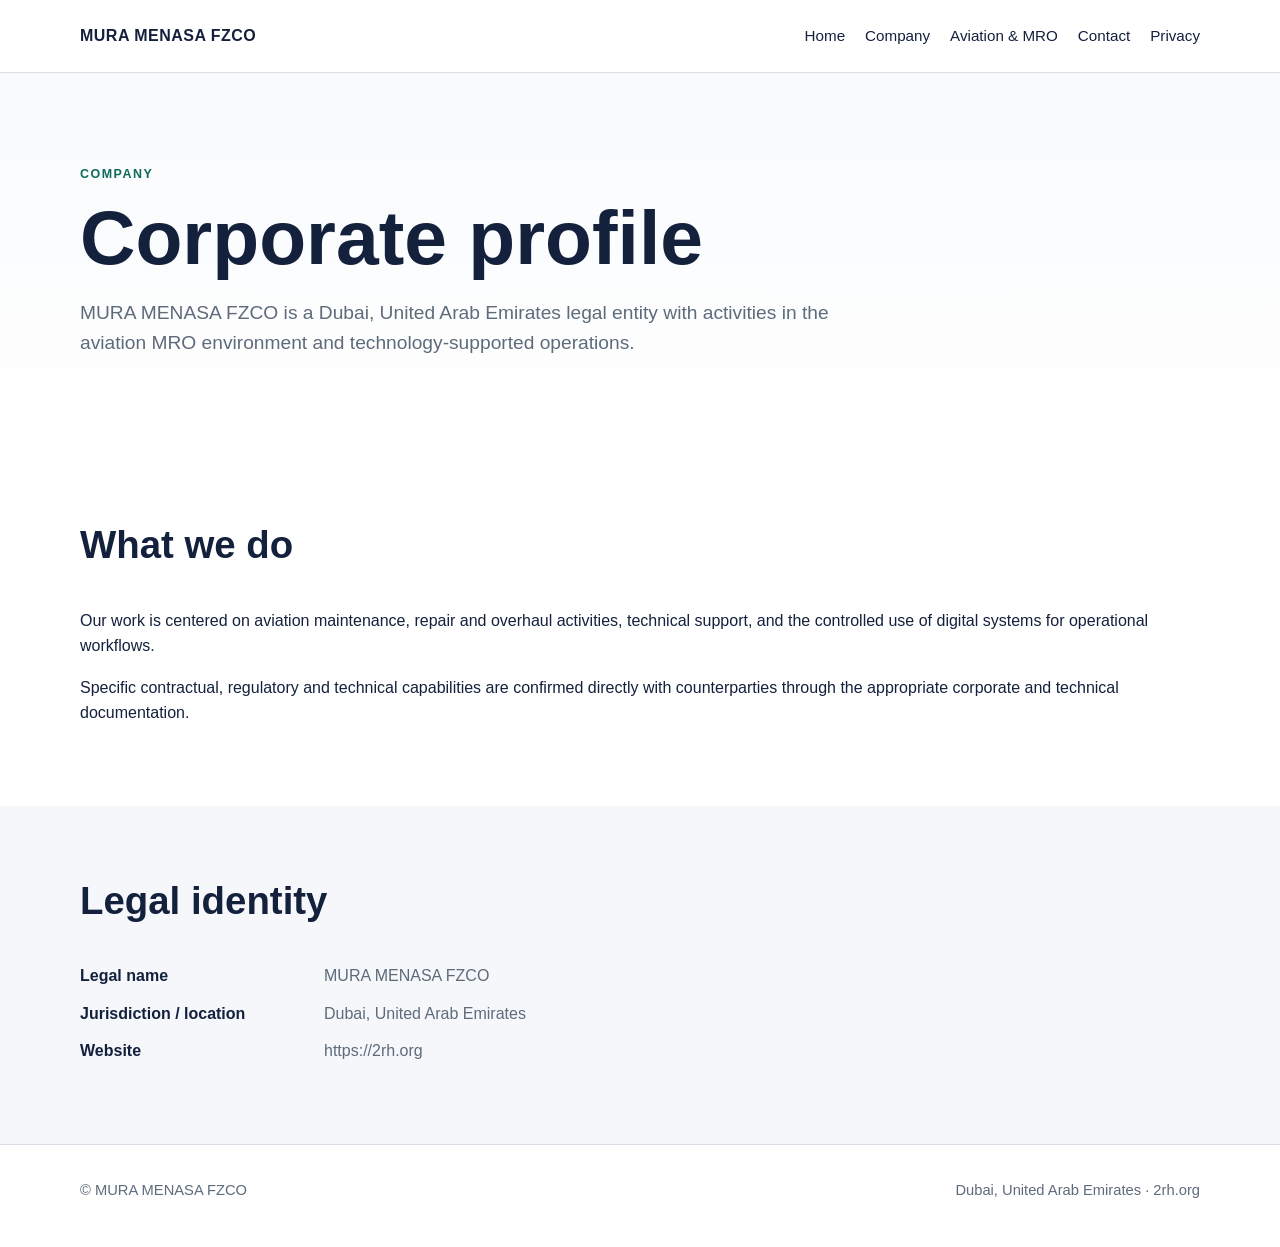
==== about.html @ cc75040e "Publish MURA MENASA FZCO corporate verification site" ====
<!doctype html>
<html lang="en">
<head>
  <meta charset="utf-8">
  <meta name="viewport" content="width=device-width,initial-scale=1">
  <title>Company | MURA MENASA FZCO</title>
  <meta name="description" content="Corporate information about MURA MENASA FZCO in Dubai, United Arab Emirates.">
  <link rel="canonical" href="https://2rh.org/about.html">
  <link rel="stylesheet" href="styles.css">
</head>
<body>
<header>
  <div class="wrap nav">
    <div class="brand">MURA MENASA FZCO</div>
    <nav aria-label="Primary">
      <a href="index.html">Home</a>
      <a href="about.html" aria-current="page">Company</a>
      <a href="aviation.html">Aviation &amp; MRO</a>
      <a href="contact.html">Contact</a>
      <a href="privacy.html">Privacy</a>
    </nav>
  </div>
</header>
<main>
  <section class="hero">
    <div class="wrap">
      <div class="kicker">Company</div>
      <h1>Corporate profile</h1>
      <p class="lead">MURA MENASA FZCO is a Dubai, United Arab Emirates legal entity with activities in the aviation MRO environment and technology-supported operations.</p>
    </div>
  </section>

  <section class="section">
    <div class="wrap">
      <h2>What we do</h2>
      <p>Our work is centered on aviation maintenance, repair and overhaul activities, technical support, and the controlled use of digital systems for operational workflows.</p>
      <p>Specific contractual, regulatory and technical capabilities are confirmed directly with counterparties through the appropriate corporate and technical documentation.</p>
    </div>
  </section>

  <section class="section alt">
    <div class="wrap">
      <h2>Legal identity</h2>
      <dl class="meta">
        <dt>Legal name</dt><dd>MURA MENASA FZCO</dd>
        <dt>Jurisdiction / location</dt><dd>Dubai, United Arab Emirates</dd>
        <dt>Website</dt><dd>https://2rh.org</dd>
      </dl>
    </div>
  </section>
</main>
<footer>
  <div class="wrap footer-row">
    <span>© MURA MENASA FZCO</span>
    <span>Dubai, United Arab Emirates · 2rh.org</span>
  </div>
</footer>
</body>
</html>
---- styles.css ----
:root {
  --ink: #14213d;
  --muted: #5e6b7a;
  --line: #d9e0e7;
  --paper: #ffffff;
  --soft: #f5f7fa;
  --accent: #1f4f78;
  --accent-2: #0f6b5b;
  --max: 1120px;
}
* { box-sizing: border-box; }
html { scroll-behavior: smooth; }
body {
  margin: 0;
  font-family: -apple-system, BlinkMacSystemFont, "Segoe UI", Arial, sans-serif;
  color: var(--ink);
  background: var(--paper);
  line-height: 1.6;
}
a { color: var(--accent); text-decoration: none; }
a:hover { text-decoration: underline; }
.wrap { width: min(var(--max), calc(100% - 40px)); margin: 0 auto; }
header {
  border-bottom: 1px solid var(--line);
  background: rgba(255,255,255,.96);
  position: sticky;
  top: 0;
  z-index: 10;
}
.nav {
  min-height: 72px;
  display: flex;
  align-items: center;
  justify-content: space-between;
  gap: 24px;
}
.brand {
  font-weight: 750;
  letter-spacing: .03em;
}
nav { display: flex; gap: 20px; flex-wrap: wrap; }
nav a { color: var(--ink); font-size: .95rem; }
.hero {
  padding: 92px 0 72px;
  background: linear-gradient(180deg, #f8fafc 0%, #ffffff 100%);
}
.kicker {
  text-transform: uppercase;
  letter-spacing: .12em;
  font-size: .78rem;
  font-weight: 700;
  color: var(--accent-2);
}
h1 { font-size: clamp(2.4rem, 6vw, 4.8rem); line-height: 1.05; margin: 12px 0 20px; }
h2 { font-size: clamp(1.6rem, 3vw, 2.4rem); margin-top: 0; }
h3 { margin-bottom: 8px; }
.lead { font-size: 1.2rem; color: var(--muted); max-width: 760px; }
.section { padding: 64px 0; }
.section.alt { background: var(--soft); }
.grid {
  display: grid;
  grid-template-columns: repeat(3, minmax(0,1fr));
  gap: 22px;
}
.card {
  border: 1px solid var(--line);
  border-radius: 14px;
  padding: 24px;
  background: #fff;
}
.meta {
  display: grid;
  grid-template-columns: 220px 1fr;
  gap: 12px 24px;
  max-width: 760px;
}
.meta dt { font-weight: 700; }
.meta dd { margin: 0; color: var(--muted); }
.notice {
  border-left: 4px solid var(--accent);
  padding: 14px 18px;
  background: #f6f9fc;
}
footer {
  border-top: 1px solid var(--line);
  padding: 34px 0 44px;
  color: var(--muted);
  font-size: .92rem;
}
.footer-row { display: flex; justify-content: space-between; gap: 20px; flex-wrap: wrap; }
@media (max-width: 780px) {
  .nav { align-items: flex-start; flex-direction: column; padding: 18px 0; }
  .grid { grid-template-columns: 1fr; }
  .meta { grid-template-columns: 1fr; }
  .hero { padding-top: 64px; }
}
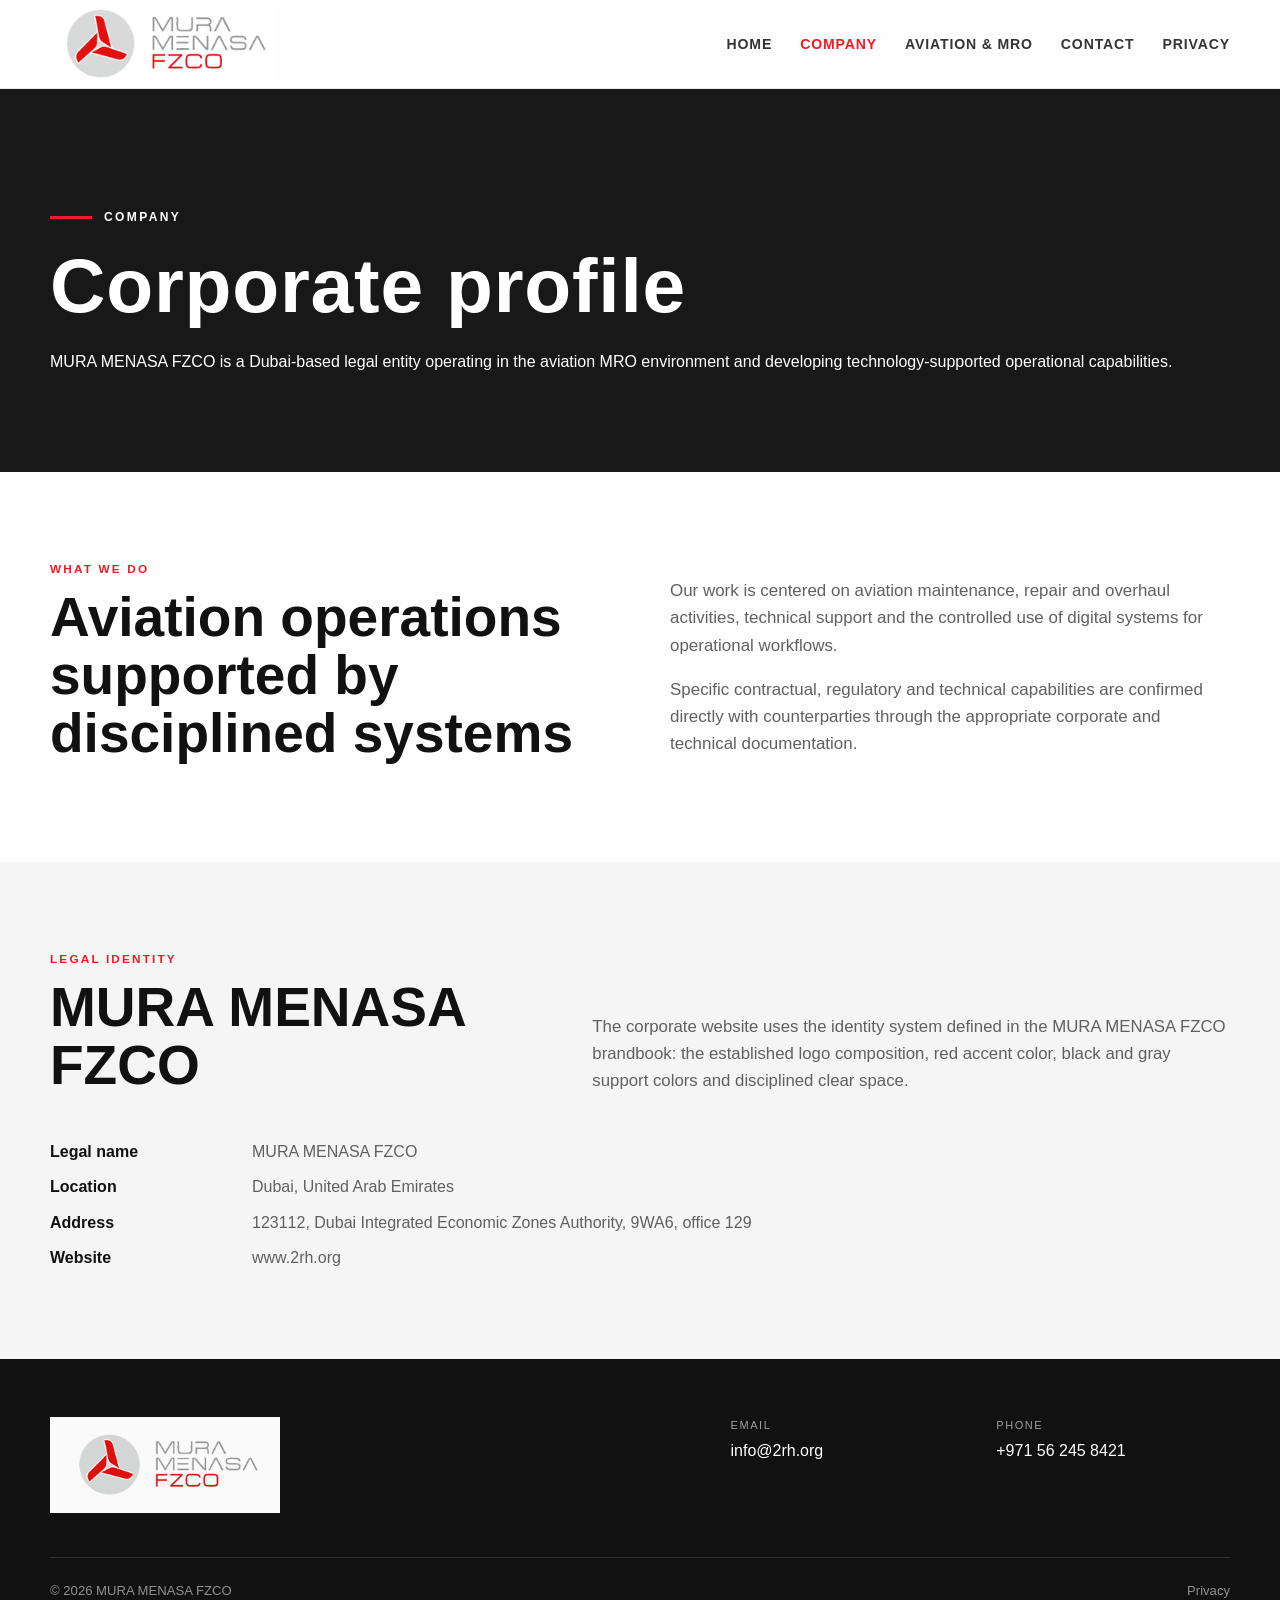
==== commit 0af48f3f: "site: apply MURA MENASA brandbook and aviation imagery" ====
--- a/about.html
+++ b/about.html
@@ -1,59 +1,6 @@
-<!doctype html>
-<html lang="en">
-<head>
-  <meta charset="utf-8">
-  <meta name="viewport" content="width=device-width,initial-scale=1">
-  <title>Company | MURA MENASA FZCO</title>
-  <meta name="description" content="Corporate information about MURA MENASA FZCO in Dubai, United Arab Emirates.">
-  <link rel="canonical" href="https://2rh.org/about.html">
-  <link rel="stylesheet" href="styles.css">
-</head>
-<body>
-<header>
-  <div class="wrap nav">
-    <div class="brand">MURA MENASA FZCO</div>
-    <nav aria-label="Primary">
-      <a href="index.html">Home</a>
-      <a href="about.html" aria-current="page">Company</a>
-      <a href="aviation.html">Aviation &amp; MRO</a>
-      <a href="contact.html">Contact</a>
-      <a href="privacy.html">Privacy</a>
-    </nav>
-  </div>
-</header>
-<main>
-  <section class="hero">
-    <div class="wrap">
-      <div class="kicker">Company</div>
-      <h1>Corporate profile</h1>
-      <p class="lead">MURA MENASA FZCO is a Dubai, United Arab Emirates legal entity with activities in the aviation MRO environment and technology-supported operations.</p>
-    </div>
-  </section>
-
-  <section class="section">
-    <div class="wrap">
-      <h2>What we do</h2>
-      <p>Our work is centered on aviation maintenance, repair and overhaul activities, technical support, and the controlled use of digital systems for operational workflows.</p>
-      <p>Specific contractual, regulatory and technical capabilities are confirmed directly with counterparties through the appropriate corporate and technical documentation.</p>
-    </div>
-  </section>
-
-  <section class="section alt">
-    <div class="wrap">
-      <h2>Legal identity</h2>
-      <dl class="meta">
-        <dt>Legal name</dt><dd>MURA MENASA FZCO</dd>
-        <dt>Jurisdiction / location</dt><dd>Dubai, United Arab Emirates</dd>
-        <dt>Website</dt><dd>https://2rh.org</dd>
-      </dl>
-    </div>
-  </section>
-</main>
-<footer>
-  <div class="wrap footer-row">
-    <span>© MURA MENASA FZCO</span>
-    <span>Dubai, United Arab Emirates · 2rh.org</span>
-  </div>
-</footer>
-</body>
-</html>
+<!doctype html><html lang="en"><head><meta charset="utf-8"><meta name="viewport" content="width=device-width,initial-scale=1"><title>Company | MURA MENASA FZCO</title><meta name="description" content="Corporate information about MURA MENASA FZCO in Dubai, United Arab Emirates."><link rel="canonical" href="https://2rh.org/about.html"><link rel="stylesheet" href="styles.css"></head><body>
+<header class="site-header"><div class="wrap nav"><a class="logo" href="index.html"><img src="images/mura-menasa-logo.png" alt="MURA MENASA FZCO"></a><nav aria-label="Primary"><a href="index.html">Home</a><a href="about.html" aria-current="page">Company</a><a href="aviation.html">Aviation &amp; MRO</a><a href="contact.html">Contact</a><a href="privacy.html">Privacy</a></nav></div></header>
+<main><section class="page-hero"><div class="wrap"><div class="kicker">Company</div><h1>Corporate profile</h1><p class="lead">MURA MENASA FZCO is a Dubai-based legal entity operating in the aviation MRO environment and developing technology-supported operational capabilities.</p></div></section>
+<section class="section"><div class="wrap two-col"><div><div class="eyebrow">What we do</div><h2>Aviation operations supported by disciplined systems</h2></div><div class="prose"><p>Our work is centered on aviation maintenance, repair and overhaul activities, technical support and the controlled use of digital systems for operational workflows.</p><p>Specific contractual, regulatory and technical capabilities are confirmed directly with counterparties through the appropriate corporate and technical documentation.</p></div></div></section>
+<section class="section section-soft"><div class="wrap"><div class="section-heading"><div><div class="eyebrow">Legal identity</div><h2>MURA MENASA FZCO</h2></div><p class="section-copy">The corporate website uses the identity system defined in the MURA MENASA FZCO brandbook: the established logo composition, red accent color, black and gray support colors and disciplined clear space.</p></div><dl class="meta"><dt>Legal name</dt><dd>MURA MENASA FZCO</dd><dt>Location</dt><dd>Dubai, United Arab Emirates</dd><dt>Address</dt><dd>123112, Dubai Integrated Economic Zones Authority, 9WA6, office 129</dd><dt>Website</dt><dd>www.2rh.org</dd></dl></div></section></main>
+<footer class="site-footer"><div class="wrap"><div class="footer-grid"><div><img class="footer-logo" src="images/mura-menasa-logo.png" alt="MURA MENASA FZCO"></div><div class="footer-contact"><div><div class="footer-label">Email</div><div class="footer-value">info@2rh.org</div></div><div><div class="footer-label">Phone</div><div class="footer-value">+971 56 245 8421</div></div></div></div><div class="footer-bottom"><span>© 2026 MURA MENASA FZCO</span><span><a href="privacy.html">Privacy</a></span></div></div></footer></body></html>
--- a/styles.css
+++ b/styles.css
@@ -1,96 +1,65 @@
 :root {
-  --ink: #14213d;
-  --muted: #5e6b7a;
-  --line: #d9e0e7;
-  --paper: #ffffff;
-  --soft: #f5f7fa;
-  --accent: #1f4f78;
-  --accent-2: #0f6b5b;
-  --max: 1120px;
+  --red: #ef1c23;
+  --red-dark: #c91017;
+  --black: #111111;
+  --charcoal: #252525;
+  --gray-700: #5f6060;
+  --gray-500: #9d9e9e;
+  --gray-300: #d9dada;
+  --gray-100: #f5f5f5;
+  --white: #fefefe;
+  --max: 1180px;
+  --shadow: 0 18px 50px rgba(0,0,0,.09);
 }
-* { box-sizing: border-box; }
-html { scroll-behavior: smooth; }
-body {
-  margin: 0;
-  font-family: -apple-system, BlinkMacSystemFont, "Segoe UI", Arial, sans-serif;
-  color: var(--ink);
-  background: var(--paper);
-  line-height: 1.6;
-}
-a { color: var(--accent); text-decoration: none; }
-a:hover { text-decoration: underline; }
-.wrap { width: min(var(--max), calc(100% - 40px)); margin: 0 auto; }
-header {
-  border-bottom: 1px solid var(--line);
-  background: rgba(255,255,255,.96);
-  position: sticky;
-  top: 0;
-  z-index: 10;
-}
-.nav {
-  min-height: 72px;
-  display: flex;
-  align-items: center;
-  justify-content: space-between;
-  gap: 24px;
-}
-.brand {
-  font-weight: 750;
-  letter-spacing: .03em;
-}
-nav { display: flex; gap: 20px; flex-wrap: wrap; }
-nav a { color: var(--ink); font-size: .95rem; }
-.hero {
-  padding: 92px 0 72px;
-  background: linear-gradient(180deg, #f8fafc 0%, #ffffff 100%);
-}
-.kicker {
-  text-transform: uppercase;
-  letter-spacing: .12em;
-  font-size: .78rem;
-  font-weight: 700;
-  color: var(--accent-2);
-}
-h1 { font-size: clamp(2.4rem, 6vw, 4.8rem); line-height: 1.05; margin: 12px 0 20px; }
-h2 { font-size: clamp(1.6rem, 3vw, 2.4rem); margin-top: 0; }
-h3 { margin-bottom: 8px; }
-.lead { font-size: 1.2rem; color: var(--muted); max-width: 760px; }
-.section { padding: 64px 0; }
-.section.alt { background: var(--soft); }
-.grid {
-  display: grid;
-  grid-template-columns: repeat(3, minmax(0,1fr));
-  gap: 22px;
-}
-.card {
-  border: 1px solid var(--line);
-  border-radius: 14px;
-  padding: 24px;
-  background: #fff;
-}
-.meta {
-  display: grid;
-  grid-template-columns: 220px 1fr;
-  gap: 12px 24px;
-  max-width: 760px;
-}
-.meta dt { font-weight: 700; }
-.meta dd { margin: 0; color: var(--muted); }
-.notice {
-  border-left: 4px solid var(--accent);
-  padding: 14px 18px;
-  background: #f6f9fc;
-}
-footer {
-  border-top: 1px solid var(--line);
-  padding: 34px 0 44px;
-  color: var(--muted);
-  font-size: .92rem;
-}
-.footer-row { display: flex; justify-content: space-between; gap: 20px; flex-wrap: wrap; }
-@media (max-width: 780px) {
-  .nav { align-items: flex-start; flex-direction: column; padding: 18px 0; }
-  .grid { grid-template-columns: 1fr; }
-  .meta { grid-template-columns: 1fr; }
-  .hero { padding-top: 64px; }
-}
+*{box-sizing:border-box}
+html{scroll-behavior:smooth}
+body{margin:0;font-family:"Europe_Ext","Avenir Next","Segoe UI",Arial,sans-serif;color:var(--black);background:var(--white);line-height:1.6}
+img{max-width:100%;display:block}
+a{color:inherit;text-decoration:none}
+a:hover{color:var(--red)}
+.wrap{width:min(var(--max),calc(100% - 48px));margin:0 auto}
+.site-header{position:sticky;top:0;z-index:50;background:rgba(254,254,254,.96);backdrop-filter:blur(10px);border-bottom:1px solid rgba(157,158,158,.25)}
+.nav{min-height:88px;display:flex;align-items:center;justify-content:space-between;gap:30px}
+.logo{display:flex;align-items:center;flex:0 0 auto}
+.logo img{width:225px;height:auto}
+nav{display:flex;align-items:center;gap:28px;flex-wrap:wrap}
+nav a{font-size:.88rem;letter-spacing:.06em;text-transform:uppercase;font-weight:600;color:#353535}
+nav a[aria-current="page"]{color:var(--red)}
+.hero{position:relative;min-height:660px;display:flex;align-items:center;overflow:hidden;background:#090909;color:white}
+.hero-media{position:absolute;inset:0;width:100%;height:100%;object-fit:cover;object-position:center}
+.hero::after{content:"";position:absolute;inset:0;background:linear-gradient(90deg,rgba(0,0,0,.88) 0%,rgba(0,0,0,.72) 38%,rgba(0,0,0,.22) 72%,rgba(0,0,0,.1) 100%)}
+.hero-content{position:relative;z-index:2;padding:110px 0 90px;max-width:760px}
+.kicker{display:inline-flex;align-items:center;gap:12px;text-transform:uppercase;letter-spacing:.2em;font-size:.75rem;font-weight:700;color:#fff}
+.kicker::before{content:"";width:42px;height:3px;background:var(--red)}
+h1{font-size:clamp(3rem,7vw,6.6rem);line-height:.96;margin:22px 0 26px;letter-spacing:.01em;font-weight:620}
+.hero .lead{font-size:clamp(1.05rem,2vw,1.35rem);line-height:1.7;color:rgba(255,255,255,.86);max-width:690px}
+.hero-actions{display:flex;gap:14px;flex-wrap:wrap;margin-top:34px}
+.btn{display:inline-flex;align-items:center;justify-content:center;min-height:48px;padding:0 22px;border:1px solid transparent;font-size:.84rem;font-weight:700;letter-spacing:.08em;text-transform:uppercase;transition:.2s ease}
+.btn-primary{background:var(--red);color:white}.btn-primary:hover{background:var(--red-dark);color:white}
+.btn-ghost{border-color:rgba(255,255,255,.65);color:white}.btn-ghost:hover{background:white;color:var(--black)}
+.section{padding:88px 0}.section-soft{background:var(--gray-100)}.section-dark{background:var(--charcoal);color:white}
+.section-heading{display:grid;grid-template-columns:1fr 1.35fr;gap:70px;align-items:end;margin-bottom:44px}
+.eyebrow{text-transform:uppercase;letter-spacing:.18em;font-size:.74rem;color:var(--red);font-weight:700;margin-bottom:10px}
+h2{font-size:clamp(2.1rem,4.3vw,4rem);line-height:1.05;margin:0;font-weight:600}
+.section-copy{font-size:1.05rem;color:var(--gray-700);margin:0}.section-dark .section-copy{color:#d4d4d4}
+.feature-grid{display:grid;grid-template-columns:repeat(3,1fr);gap:20px}
+.feature-card{background:white;border:1px solid var(--gray-300);padding:34px;min-height:230px;position:relative;overflow:hidden}
+.feature-card::before{content:"";position:absolute;left:0;top:0;width:5px;height:58px;background:var(--red)}
+.feature-card h3{font-size:1.2rem;margin:0 0 14px}.feature-card p{margin:0;color:var(--gray-700)}
+.visual-grid{display:grid;grid-template-columns:1.1fr .9fr;gap:22px}.visual-stack{display:grid;gap:22px}
+.visual-card{position:relative;overflow:hidden;background:#111;min-height:330px;box-shadow:var(--shadow)}
+.visual-card.tall{min-height:682px}.visual-card img{width:100%;height:100%;object-fit:cover;position:absolute;inset:0;transition:transform .5s ease}.visual-card:hover img{transform:scale(1.025)}
+.visual-overlay{position:absolute;inset:auto 0 0 0;padding:34px;color:white;background:linear-gradient(transparent,rgba(0,0,0,.82))}
+.visual-overlay h3{margin:0 0 8px;font-size:1.45rem}.visual-overlay p{margin:0;color:rgba(255,255,255,.8)}
+.brand-band{border-top:6px solid var(--red);padding:70px 0;background:#1b1b1b;color:white}
+.brand-band-grid{display:grid;grid-template-columns:1.35fr .65fr;gap:80px;align-items:center}
+.brand-band h2{font-size:clamp(2rem,4vw,3.5rem)}
+.meta{display:grid;grid-template-columns:180px 1fr;gap:10px 22px;margin:0}.meta dt{font-weight:700}.meta dd{margin:0;color:var(--gray-700)}
+.contact-card{background:white;border-top:5px solid var(--red);padding:34px;box-shadow:var(--shadow)}
+.contact-card p{margin:.25rem 0}.contact-card strong{color:var(--black)}
+.page-hero{position:relative;padding:112px 0 82px;background:#181818;color:white;overflow:hidden}.page-hero.has-image{min-height:460px;display:flex;align-items:flex-end}.page-hero.has-image img{position:absolute;inset:0;width:100%;height:100%;object-fit:cover}.page-hero.has-image::after{content:"";position:absolute;inset:0;background:linear-gradient(90deg,rgba(0,0,0,.9),rgba(0,0,0,.45))}.page-hero .wrap{position:relative;z-index:2}.page-hero h1{font-size:clamp(2.8rem,6vw,5.4rem)}
+.two-col{display:grid;grid-template-columns:1fr 1fr;gap:60px;align-items:start}.prose p{font-size:1.06rem;color:var(--gray-700)}
+.notice{border-left:5px solid var(--red);background:#fff;padding:22px 26px;box-shadow:var(--shadow);color:var(--gray-700)}
+.site-footer{background:#111;color:#cfcfcf;padding:58px 0 38px}.footer-grid{display:grid;grid-template-columns:1.1fr .9fr;gap:70px}.footer-logo{width:230px;opacity:.98;background:#fff;padding:10px 14px}.footer-contact{display:grid;grid-template-columns:1fr 1fr;gap:18px 32px}.footer-label{font-size:.69rem;text-transform:uppercase;letter-spacing:.14em;color:var(--gray-500)}.footer-value{color:white;margin-top:3px}.footer-bottom{margin-top:44px;padding-top:22px;border-top:1px solid #333;display:flex;justify-content:space-between;gap:20px;flex-wrap:wrap;font-size:.82rem;color:#909090}
+@media(max-width:900px){.nav{align-items:flex-start;flex-direction:column;padding:18px 0}.logo img{width:200px}nav{gap:16px}.hero{min-height:570px}.hero::after{background:rgba(0,0,0,.66)}.section-heading,.brand-band-grid,.two-col,.footer-grid{grid-template-columns:1fr;gap:28px}.feature-grid{grid-template-columns:1fr}.visual-grid{grid-template-columns:1fr}.visual-card.tall{min-height:430px}.visual-card{min-height:340px}.footer-contact{grid-template-columns:1fr}.section{padding:66px 0}}
+@media(max-width:560px){.wrap{width:min(var(--max),calc(100% - 30px))}nav a{font-size:.76rem}.hero-content{padding:85px 0 70px}.hero{min-height:560px}.btn{width:100%}.meta{grid-template-columns:1fr}.section{padding:56px 0}.visual-card.tall,.visual-card{min-height:300px}}
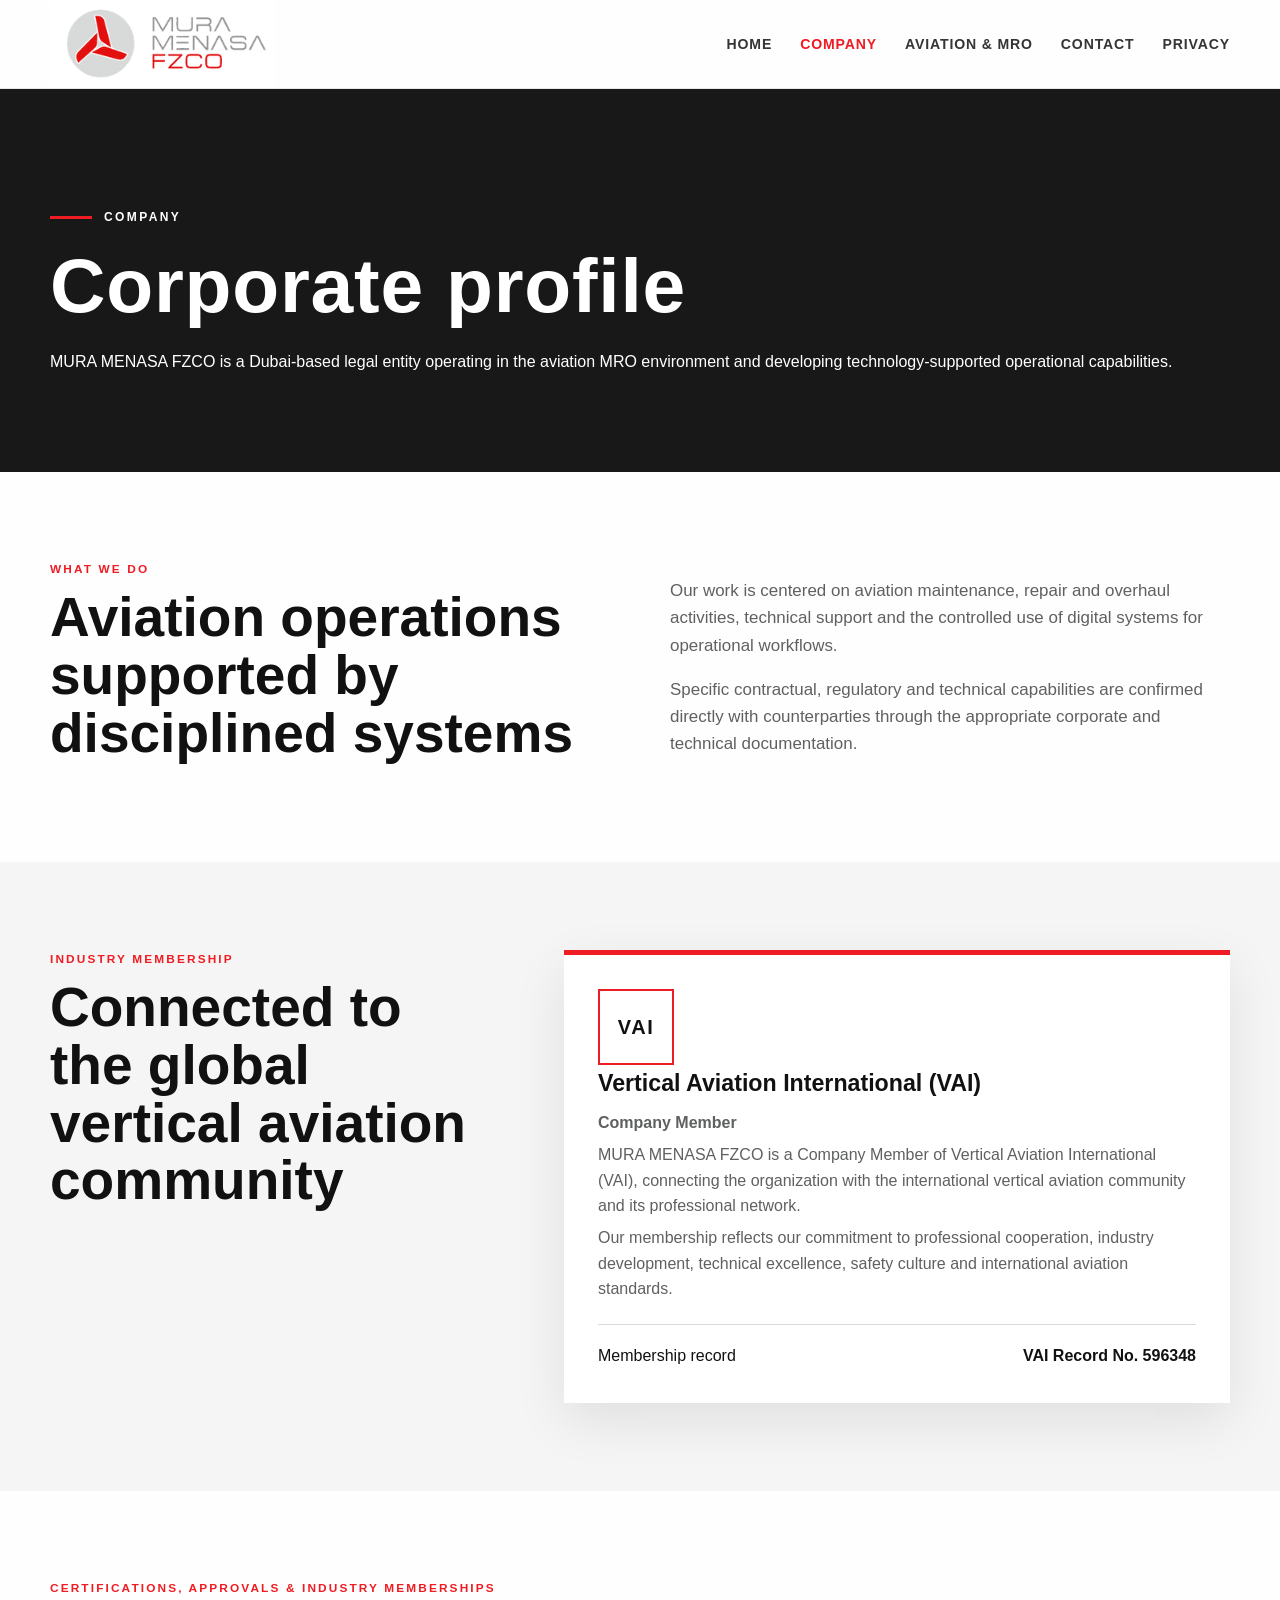
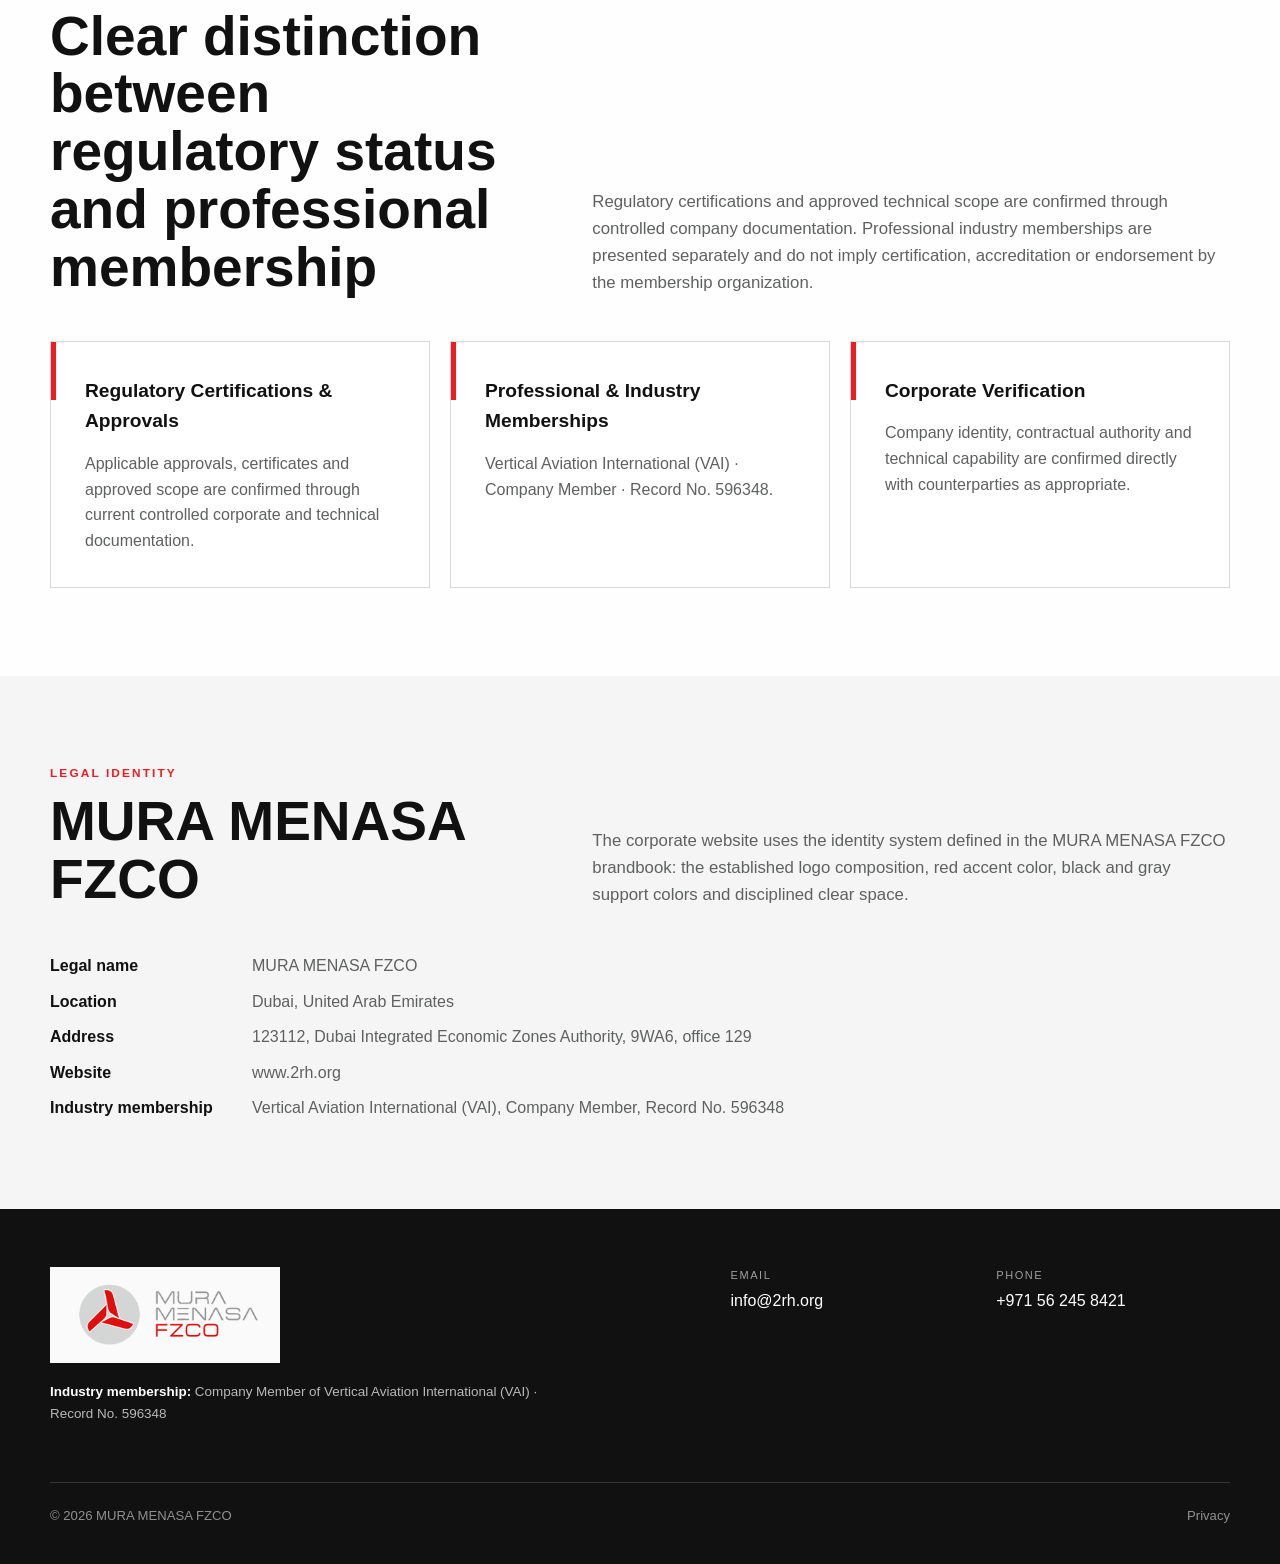
==== commit b04de97b: "feat: add VAI membership to company page" ====
--- a/about.html
+++ b/about.html
@@ -2,5 +2,7 @@
 <header class="site-header"><div class="wrap nav"><a class="logo" href="index.html"><img src="images/mura-menasa-logo.png" alt="MURA MENASA FZCO"></a><nav aria-label="Primary"><a href="index.html">Home</a><a href="about.html" aria-current="page">Company</a><a href="aviation.html">Aviation &amp; MRO</a><a href="contact.html">Contact</a><a href="privacy.html">Privacy</a></nav></div></header>
 <main><section class="page-hero"><div class="wrap"><div class="kicker">Company</div><h1>Corporate profile</h1><p class="lead">MURA MENASA FZCO is a Dubai-based legal entity operating in the aviation MRO environment and developing technology-supported operational capabilities.</p></div></section>
 <section class="section"><div class="wrap two-col"><div><div class="eyebrow">What we do</div><h2>Aviation operations supported by disciplined systems</h2></div><div class="prose"><p>Our work is centered on aviation maintenance, repair and overhaul activities, technical support and the controlled use of digital systems for operational workflows.</p><p>Specific contractual, regulatory and technical capabilities are confirmed directly with counterparties through the appropriate corporate and technical documentation.</p></div></div></section>
-<section class="section section-soft"><div class="wrap"><div class="section-heading"><div><div class="eyebrow">Legal identity</div><h2>MURA MENASA FZCO</h2></div><p class="section-copy">The corporate website uses the identity system defined in the MURA MENASA FZCO brandbook: the established logo composition, red accent color, black and gray support colors and disciplined clear space.</p></div><dl class="meta"><dt>Legal name</dt><dd>MURA MENASA FZCO</dd><dt>Location</dt><dd>Dubai, United Arab Emirates</dd><dt>Address</dt><dd>123112, Dubai Integrated Economic Zones Authority, 9WA6, office 129</dd><dt>Website</dt><dd>www.2rh.org</dd></dl></div></section></main>
-<footer class="site-footer"><div class="wrap"><div class="footer-grid"><div><img class="footer-logo" src="images/mura-menasa-logo.png" alt="MURA MENASA FZCO"></div><div class="footer-contact"><div><div class="footer-label">Email</div><div class="footer-value">info@2rh.org</div></div><div><div class="footer-label">Phone</div><div class="footer-value">+971 56 245 8421</div></div></div></div><div class="footer-bottom"><span>© 2026 MURA MENASA FZCO</span><span><a href="privacy.html">Privacy</a></span></div></div></footer></body></html>+<section class="section section-soft" aria-labelledby="industry-membership"><div class="wrap membership-detail"><div><div class="eyebrow">Industry membership</div><h2 id="industry-membership">Connected to the global vertical aviation community</h2></div><div class="membership-panel"><div class="membership-mark" aria-hidden="true">VAI</div><h3>Vertical Aviation International (VAI)</h3><p><strong>Company Member</strong></p><p>MURA MENASA FZCO is a Company Member of Vertical Aviation International (VAI), connecting the organization with the international vertical aviation community and its professional network.</p><p>Our membership reflects our commitment to professional cooperation, industry development, technical excellence, safety culture and international aviation standards.</p><div class="membership-record"><span>Membership record</span><strong>VAI Record No. 596348</strong></div></div></div></section>
+<section class="section"><div class="wrap"><div class="section-heading"><div><div class="eyebrow">Certifications, approvals &amp; industry memberships</div><h2>Clear distinction between regulatory status and professional membership</h2></div><p class="section-copy">Regulatory certifications and approved technical scope are confirmed through controlled company documentation. Professional industry memberships are presented separately and do not imply certification, accreditation or endorsement by the membership organization.</p></div><div class="feature-grid"><article class="feature-card"><h3>Regulatory Certifications &amp; Approvals</h3><p>Applicable approvals, certificates and approved scope are confirmed through current controlled corporate and technical documentation.</p></article><article class="feature-card"><h3>Professional &amp; Industry Memberships</h3><p>Vertical Aviation International (VAI) · Company Member · Record No. 596348.</p></article><article class="feature-card"><h3>Corporate Verification</h3><p>Company identity, contractual authority and technical capability are confirmed directly with counterparties as appropriate.</p></article></div></div></section>
+<section class="section section-soft"><div class="wrap"><div class="section-heading"><div><div class="eyebrow">Legal identity</div><h2>MURA MENASA FZCO</h2></div><p class="section-copy">The corporate website uses the identity system defined in the MURA MENASA FZCO brandbook: the established logo composition, red accent color, black and gray support colors and disciplined clear space.</p></div><dl class="meta"><dt>Legal name</dt><dd>MURA MENASA FZCO</dd><dt>Location</dt><dd>Dubai, United Arab Emirates</dd><dt>Address</dt><dd>123112, Dubai Integrated Economic Zones Authority, 9WA6, office 129</dd><dt>Website</dt><dd>www.2rh.org</dd><dt>Industry membership</dt><dd>Vertical Aviation International (VAI), Company Member, Record No. 596348</dd></dl></div></section></main>
+<footer class="site-footer"><div class="wrap"><div class="footer-grid"><div><img class="footer-logo" src="images/mura-menasa-logo.png" alt="MURA MENASA FZCO"><p class="footer-membership"><strong>Industry membership:</strong> Company Member of Vertical Aviation International (VAI) · Record No. 596348</p></div><div class="footer-contact"><div><div class="footer-label">Email</div><div class="footer-value">info@2rh.org</div></div><div><div class="footer-label">Phone</div><div class="footer-value">+971 56 245 8421</div></div></div></div><div class="footer-bottom"><span>© 2026 MURA MENASA FZCO</span><span><a href="privacy.html">Privacy</a></span></div></div></footer></body></html>
--- a/styles.css
+++ b/styles.css
@@ -46,6 +46,16 @@
 .feature-card{background:white;border:1px solid var(--gray-300);padding:34px;min-height:230px;position:relative;overflow:hidden}
 .feature-card::before{content:"";position:absolute;left:0;top:0;width:5px;height:58px;background:var(--red)}
 .feature-card h3{font-size:1.2rem;margin:0 0 14px}.feature-card p{margin:0;color:var(--gray-700)}
+.membership-strip{background:#fff;border-top:1px solid var(--gray-300);border-bottom:1px solid var(--gray-300)}
+.membership-strip .wrap{padding:34px 0}
+.membership-card{display:grid;grid-template-columns:auto 1fr auto;gap:28px;align-items:center}
+.membership-mark{width:76px;height:76px;border:2px solid var(--red);display:flex;align-items:center;justify-content:center;font-size:1.25rem;font-weight:800;letter-spacing:.08em;color:var(--black);background:#fff}
+.membership-copy .eyebrow{margin-bottom:5px}.membership-copy h3{margin:0 0 5px;font-size:1.45rem}.membership-copy p{margin:0;color:var(--gray-700)}
+.membership-number{padding:14px 18px;border-left:3px solid var(--red);background:var(--gray-100);white-space:nowrap}.membership-number strong{display:block;font-size:1rem;color:var(--black)}.membership-number span{font-size:.72rem;text-transform:uppercase;letter-spacing:.14em;color:var(--gray-500)}
+.membership-detail{display:grid;grid-template-columns:.8fr 1.2fr;gap:70px;align-items:start}
+.membership-panel{border-top:5px solid var(--red);background:#fff;padding:34px;box-shadow:var(--shadow)}
+.membership-panel h3{margin:0 0 8px;font-size:1.45rem}.membership-panel p{margin:.4rem 0;color:var(--gray-700)}
+.membership-record{margin-top:22px;padding-top:18px;border-top:1px solid var(--gray-300);display:flex;justify-content:space-between;gap:20px;flex-wrap:wrap}.membership-record strong{color:var(--black)}
 .visual-grid{display:grid;grid-template-columns:1.1fr .9fr;gap:22px}.visual-stack{display:grid;gap:22px}
 .visual-card{position:relative;overflow:hidden;background:#111;min-height:330px;box-shadow:var(--shadow)}
 .visual-card.tall{min-height:682px}.visual-card img{width:100%;height:100%;object-fit:cover;position:absolute;inset:0;transition:transform .5s ease}.visual-card:hover img{transform:scale(1.025)}
@@ -60,6 +70,6 @@
 .page-hero{position:relative;padding:112px 0 82px;background:#181818;color:white;overflow:hidden}.page-hero.has-image{min-height:460px;display:flex;align-items:flex-end}.page-hero.has-image img{position:absolute;inset:0;width:100%;height:100%;object-fit:cover}.page-hero.has-image::after{content:"";position:absolute;inset:0;background:linear-gradient(90deg,rgba(0,0,0,.9),rgba(0,0,0,.45))}.page-hero .wrap{position:relative;z-index:2}.page-hero h1{font-size:clamp(2.8rem,6vw,5.4rem)}
 .two-col{display:grid;grid-template-columns:1fr 1fr;gap:60px;align-items:start}.prose p{font-size:1.06rem;color:var(--gray-700)}
 .notice{border-left:5px solid var(--red);background:#fff;padding:22px 26px;box-shadow:var(--shadow);color:var(--gray-700)}
-.site-footer{background:#111;color:#cfcfcf;padding:58px 0 38px}.footer-grid{display:grid;grid-template-columns:1.1fr .9fr;gap:70px}.footer-logo{width:230px;opacity:.98;background:#fff;padding:10px 14px}.footer-contact{display:grid;grid-template-columns:1fr 1fr;gap:18px 32px}.footer-label{font-size:.69rem;text-transform:uppercase;letter-spacing:.14em;color:var(--gray-500)}.footer-value{color:white;margin-top:3px}.footer-bottom{margin-top:44px;padding-top:22px;border-top:1px solid #333;display:flex;justify-content:space-between;gap:20px;flex-wrap:wrap;font-size:.82rem;color:#909090}
-@media(max-width:900px){.nav{align-items:flex-start;flex-direction:column;padding:18px 0}.logo img{width:200px}nav{gap:16px}.hero{min-height:570px}.hero::after{background:rgba(0,0,0,.66)}.section-heading,.brand-band-grid,.two-col,.footer-grid{grid-template-columns:1fr;gap:28px}.feature-grid{grid-template-columns:1fr}.visual-grid{grid-template-columns:1fr}.visual-card.tall{min-height:430px}.visual-card{min-height:340px}.footer-contact{grid-template-columns:1fr}.section{padding:66px 0}}
-@media(max-width:560px){.wrap{width:min(var(--max),calc(100% - 30px))}nav a{font-size:.76rem}.hero-content{padding:85px 0 70px}.hero{min-height:560px}.btn{width:100%}.meta{grid-template-columns:1fr}.section{padding:56px 0}.visual-card.tall,.visual-card{min-height:300px}}+.site-footer{background:#111;color:#cfcfcf;padding:58px 0 38px}.footer-grid{display:grid;grid-template-columns:1.1fr .9fr;gap:70px}.footer-logo{width:230px;opacity:.98;background:#fff;padding:10px 14px}.footer-contact{display:grid;grid-template-columns:1fr 1fr;gap:18px 32px}.footer-label{font-size:.69rem;text-transform:uppercase;letter-spacing:.14em;color:var(--gray-500)}.footer-value{color:white;margin-top:3px}.footer-membership{margin-top:18px;font-size:.84rem;color:#b9b9b9;max-width:520px}.footer-membership strong{color:white}.footer-bottom{margin-top:44px;padding-top:22px;border-top:1px solid #333;display:flex;justify-content:space-between;gap:20px;flex-wrap:wrap;font-size:.82rem;color:#909090}
+@media(max-width:900px){.nav{align-items:flex-start;flex-direction:column;padding:18px 0}.logo img{width:200px}nav{gap:16px}.hero{min-height:570px}.hero::after{background:rgba(0,0,0,.66)}.section-heading,.brand-band-grid,.two-col,.footer-grid,.membership-detail{grid-template-columns:1fr;gap:28px}.feature-grid{grid-template-columns:1fr}.visual-grid{grid-template-columns:1fr}.visual-card.tall{min-height:430px}.visual-card{min-height:340px}.footer-contact{grid-template-columns:1fr}.section{padding:66px 0}.membership-card{grid-template-columns:auto 1fr}.membership-number{grid-column:1 / -1;border-left:0;border-top:3px solid var(--red)}}
+@media(max-width:560px){.wrap{width:min(var(--max),calc(100% - 30px))}nav a{font-size:.76rem}.hero-content{padding:85px 0 70px}.hero{min-height:560px}.btn{width:100%}.meta{grid-template-columns:1fr}.section{padding:56px 0}.visual-card.tall,.visual-card{min-height:300px}.membership-card{grid-template-columns:1fr}.membership-mark{width:64px;height:64px}.membership-strip .wrap{padding:28px 0}}
